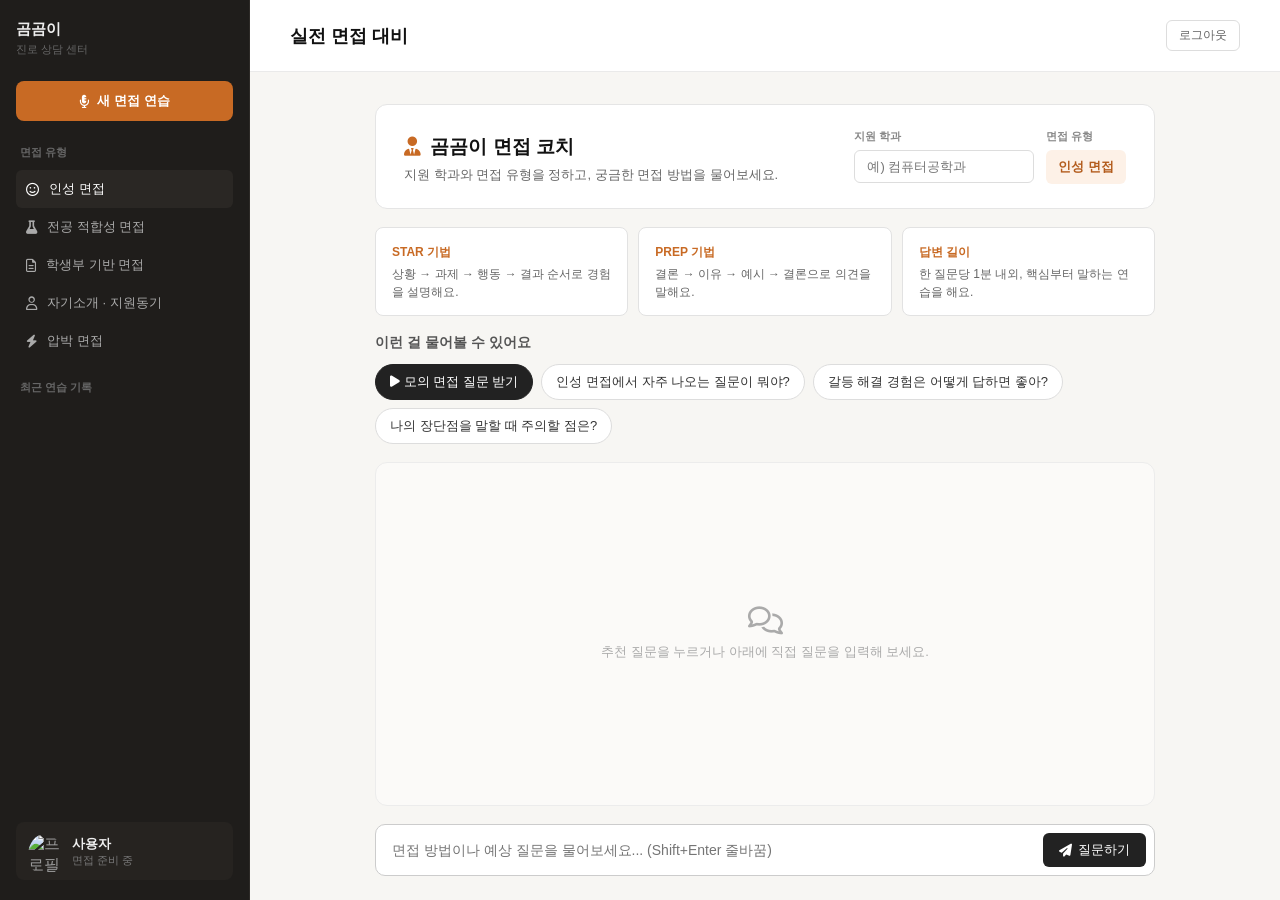
==== src/frontend/html/interView.html @ 6a100de8 "feat: 실전 면접 대비(interView) 화면 추가 및 QuesT 제거" ====
<!DOCTYPE html>
<html lang="ko">
<head>
  <meta charset="UTF-8">
  <meta name="viewport" content="width=device-width, initial-scale=1.0">
  <title>곰곰이 진로 센터 - 실전 면접 대비</title>
  <link rel="stylesheet" href="https://cdnjs.cloudflare.com/ajax/libs/font-awesome/6.4.0/css/all.min.css">
  <link rel="stylesheet" href="../css/style.css">
  <link rel="stylesheet" href="../css/interView.css">
</head>
<body>
  <div class="app-container">
    <aside class="sidebar">
      <div class="sidebar-header">
        <div class="logo-text">
          <h2>곰곰이</h2>
          <span>진로 상담 센터</span>
        </div>
      </div>

      <button class="new-chat-btn" id="new-interview-btn">
        <i class="fa-solid fa-microphone-lines"></i> 새 면접 연습
      </button>

      <div class="chat-history">
        <div class="history-group">
          <span class="group-title">면접 유형</span>
          <ul id="type-list">
            <li class="active" data-type="personality"><i class="fa-regular fa-face-smile"></i> 인성 면접</li>
            <li data-type="major"><i class="fa-solid fa-flask"></i> 전공 적합성 면접</li>
            <li data-type="record"><i class="fa-regular fa-file-lines"></i> 학생부 기반 면접</li>
            <li data-type="intro"><i class="fa-regular fa-user"></i> 자기소개 · 지원동기</li>
            <li data-type="pressure"><i class="fa-solid fa-bolt"></i> 압박 면접</li>
          </ul>
        </div>

        <div class="history-group">
          <span class="group-title">최근 연습 기록</span>
          <ul id="history-list"></ul>
        </div>
      </div>

      <div class="user-profile">
        <div class="avatar-wrapper">
          <img src="https://i.pinimg.com/originals/9f/bc/f7/9fbcf73a3ac68a3d8db7bb778f239bf0.jpg" alt="프로필">
        </div>
        <div class="user-info">
          <div class="name" id="user-name">사용자</div>
          <div class="desc">면접 준비 중</div>
        </div>
      </div>
    </aside>

    <main class="main-content">
      <header class="top-header">
        <div class="header-title">
          <h1>실전 면접 대비</h1>
        </div>
        <button class="logout-btn" id="logout-btn">로그아웃</button>
      </header>

      <section class="interview-section">
        <div class="setup-card">
          <div class="setup-text">
            <h2><i class="fa-solid fa-user-tie"></i> 곰곰이 면접 코치</h2>
            <p>지원 학과와 면접 유형을 정하고, 궁금한 면접 방법을 물어보세요.</p>
          </div>
          <div class="setup-fields">
            <div class="field">
              <label for="major-input">지원 학과</label>
              <input type="text" id="major-input" placeholder="예) 컴퓨터공학과">
            </div>
            <div class="field">
              <label>면접 유형</label>
              <div class="type-badge" id="type-badge">인성 면접</div>
            </div>
          </div>
        </div>

        <div class="tip-grid">
          <div class="tip-card">
            <span class="tip-label">STAR 기법</span>
            <p>상황 → 과제 → 행동 → 결과 순서로 경험을 설명해요.</p>
          </div>
          <div class="tip-card">
            <span class="tip-label">PREP 기법</span>
            <p>결론 → 이유 → 예시 → 결론으로 의견을 말해요.</p>
          </div>
          <div class="tip-card">
            <span class="tip-label">답변 길이</span>
            <p>한 질문당 1분 내외, 핵심부터 말하는 연습을 해요.</p>
          </div>
        </div>

        <div class="suggest-wrapper" id="suggest-wrapper">
          <div class="section-title">
            <h3>이런 걸 물어볼 수 있어요</h3>
          </div>
          <div class="suggest-chips" id="suggest-chips"></div>
        </div>

        <div class="interview-chat" id="interview-chat">
          <div class="chat-empty" id="chat-empty">
            <i class="fa-regular fa-comments"></i>
            <p>추천 질문을 누르거나 아래에 직접 질문을 입력해 보세요.</p>
          </div>
        </div>

        <div class="interview-input">
          <textarea id="interview-input" rows="1" placeholder="면접 방법이나 예상 질문을 물어보세요... (Shift+Enter 줄바꿈)"></textarea>
          <button class="send-btn" id="interview-send-btn">
            <i class="fa-solid fa-paper-plane"></i> 질문하기
          </button>
        </div>
      </section>
    </main>
  </div>

  <script src="../js/common.js"></script>
  <script src="../js/interView.js"></script>
</body>
</html>
---- src/frontend/css/style.css ----
* {
  margin: 0;
  padding: 0;
  box-sizing: border-box;
  font-family: -apple-system, BlinkMacSystemFont, "Pretendard", "Segoe UI", Roboto, sans-serif;
}

body {
  background-color: #2b2825;
  color: #222;
  height: 100vh;
  display: flex;
}
  
.app-container {
  display: flex;
  width: 100%;
  height: 100vh;
}

.sidebar {
  width: 250px;
  background-color: #1f1d1b;
  color: #999;
  display: flex;
  flex-direction: column;
  padding: 20px 16px;
  border-right: 1px solid #2d2a27;
}

.sidebar-header {
  display: flex;
  align-items: center;
  gap: 10px;
  margin-bottom: 24px;
}

.logo-icon {
  width: 32px;
  height: 32px;
  background-color: #c86a24;
  border-radius: 8px;
  display: flex;
  align-items: center;
  justify-content: center;
  font-size: 18px;
}

.logo-text h2 {
  color: #eee;
  font-size: 15px;
  font-weight: 700;
}

.logo-text span {
  font-size: 11px;
  color: #666;
}

.new-chat-btn {
  width: 100%;
  padding: 11px;
  border: none;
  background-color: #c86a24;
  color: #fff;
  border-radius: 8px;
  font-size: 13px;
  font-weight: 600;
  cursor: pointer;
  display: flex;
  align-items: center;
  justify-content: center;
  gap: 8px;
  margin-bottom: 24px;
}

.new-chat-btn:hover {
  background-color: #b35c1d;
}

.chat-history {
  flex: 1;
  overflow-y: auto;
}

.history-group {
  margin-bottom: 20px;
}

.group-title {
  font-size: 11px;
  color: #666;
  display: block;
  margin-bottom: 10px;
  padding-left: 4px;
  font-weight: 600;
}

.history-group ul {
  list-style: none;
}

.history-group li {
  display: flex;
  align-items: center;
  gap: 10px;
  padding: 10px;
  border-radius: 6px;
  font-size: 13px;
  color: #aaa;
  cursor: pointer;
}

.history-group li:hover {
  background-color: #2a2724;
  color: #fff;
}

.history-group li.active {
  background-color: #2a2724;
  color: #fff;
  font-weight: 500;
}

.chat-title {
  flex: 1;
  white-space: nowrap;
  overflow: hidden;
  text-overflow: ellipsis;
}

.user-profile {
  display: flex;
  align-items: center;
  gap: 10px;
  padding: 12px;
  background-color: #262320;
  border-radius: 8px;
  margin-top: auto;
}

.avatar-wrapper {
  width: 34px;
  height: 34px;
}

.avatar-wrapper img {
  width: 100%;
  height: 100%;
  border-radius: 50%;
  object-fit: cover;
}

.user-info .name {
  color: #eee;
  font-size: 13px;
  font-weight: 600;
}

.user-info .desc {
  color: #777;
  font-size: 11px;
}

.main-content {
  flex: 1;
  background-color: #f7f6f3;
  display: flex;
  flex-direction: column;
  overflow-y: auto;
}

.top-header {
  display: flex;
  justify-content: space-between;
  align-items: center;
  padding: 20px 40px;
  background-color: #fff;
  border-bottom: 1px solid #eaeaea;
}

.header-title h1 {
  font-size: 18px;
  color: #111;
  font-weight: 700;
}

.logout-btn {
  background-color: transparent;
  border: 1px solid #ddd;
  padding: 6px 12px;
  border-radius: 6px;
  font-size: 12px;
  color: #666;
  cursor: pointer;
}

.welcome-section {
  max-width: 800px;
  width: 100%;
  margin: 0 auto;
  padding: 40px 20px;
}

.main-banner {
  background-color: #fff;
  border: 1px solid #e5e5e5;
  border-radius: 12px;
  padding: 28px;
  margin-bottom: 20px;
}

.banner-text h2 {
  font-size: 20px;
  color: #111;
  margin-bottom: 6px;
}

.banner-text p {
  font-size: 14px;
  color: #666;
}

.search-section {
  margin-bottom: 32px;
}

.input-box {
  width: 100%;
  background-color: #fff;
  border: 1px solid #ccc;
  border-radius: 8px;
  padding: 6px 6px 6px 16px;
  display: flex;
  align-items: center;
  gap: 10px;
}

.search-icon {
  color: #888;
  font-size: 15px;
}

.input-box input {
  flex: 1;
  border: none;
  outline: none;
  font-size: 14px;
  color: #222;
  background: transparent;
}

.send-btn {
  padding: 8px 16px;
  background-color: #222;
  color: #fff;
  border: none;
  border-radius: 6px;
  cursor: pointer;
  font-size: 13px;
  font-weight: 500;
}

.section-title {
  margin-bottom: 12px;
}

.section-title h3 {
  font-size: 14px;
  color: #555;
  font-weight: 600;
}

.card-grid {
  display: grid;
  grid-template-columns: repeat(2, 1fr);
  gap: 12px;
}

.recommend-card {
  background-color: #fff;
  border: 1px solid #e2e2e2;
  border-radius: 8px;
  padding: 16px;
  display: flex;
  align-items: center;
  gap: 14px;
  cursor: pointer;
}

.recommend-card:hover {
  border-color: #b35c1d;
}

.card-icon {
  width: 36px;
  height: 36px;
  background-color: #f3f3f3;
  color: #333;
  border-radius: 6px;
  display: flex;
  align-items: center;
  justify-content: center;
  font-size: 15px;
  flex-shrink: 0;
}

.card-text h3 {
  font-size: 14px;
  color: #111;
  margin-bottom: 2px;
  font-weight: 600;
}

.card-text p {
  font-size: 12px;
  color: #777;
}
/* 대화 상자 영역 */
.chat-messages {
  width: 100%;
  max-height: 400px;
  overflow-y: auto;
  display: flex;
  flex-direction: column;
  gap: 12px;
  margin-bottom: 20px;
  padding: 10px;
}

/* 질문과 답변 말풍선 공통 */
.message-bubble {
  max-width: 70%;
  padding: 12px 16px;
  border-radius: 12px;
  font-size: 14px;
  line-height: 1.5;
  word-break: break-word;
}

/* 내 질문 (오른쪽 정렬, 어두운 배경) */
.message-bubble.user {
  align-self: flex-end;
  background-color: #222;
  color: #fff;
  border-bottom-right-radius: 2px;
}

/* AI 대답 (왼쪽 정렬, 흰색 배경) */
.message-bubble.ai {
  align-self: flex-start;
  background-color: #ffffff;
  color: #222;
  border: 1px solid #e2e2e2;
  border-bottom-left-radius: 2px;
}
---- src/frontend/css/interView.css ----
.interview-section {
  max-width: 820px;
  width: 100%;
  margin: 0 auto;
  padding: 32px 20px 24px;
  display: flex;
  flex-direction: column;
  gap: 18px;
  flex: 1;
}

.setup-card {
  background-color: #fff;
  border: 1px solid #e5e5e5;
  border-radius: 12px;
  padding: 24px 28px;
  display: flex;
  flex-wrap: wrap;
  align-items: flex-end;
  justify-content: space-between;
  gap: 20px;
}

.setup-text h2 {
  font-size: 19px;
  color: #111;
  margin-bottom: 6px;
}

.setup-text h2 i {
  color: #c86a24;
  margin-right: 4px;
}

.setup-text p {
  font-size: 13px;
  color: #666;
}

.setup-fields {
  display: flex;
  flex-wrap: wrap;
  gap: 12px;
}

.field {
  display: flex;
  flex-direction: column;
  gap: 6px;
}

.field label {
  font-size: 11px;
  font-weight: 600;
  color: #888;
}

.field input {
  width: 180px;
  padding: 8px 12px;
  border: 1px solid #ddd;
  border-radius: 6px;
  font-size: 13px;
  outline: none;
}

.field input:focus {
  border-color: #c86a24;
}

.type-badge {
  padding: 8px 12px;
  background-color: #fdf1e7;
  color: #b35c1d;
  border-radius: 6px;
  font-size: 13px;
  font-weight: 600;
  white-space: nowrap;
}

.tip-grid {
  display: grid;
  grid-template-columns: repeat(3, 1fr);
  gap: 10px;
}

.tip-card {
  background-color: #fff;
  border: 1px solid #e2e2e2;
  border-radius: 8px;
  padding: 14px 16px;
}

.tip-label {
  display: inline-block;
  font-size: 12px;
  font-weight: 700;
  color: #c86a24;
  margin-bottom: 4px;
}

.tip-card p {
  font-size: 12px;
  color: #666;
  line-height: 1.5;
}

.suggest-chips {
  display: flex;
  flex-wrap: wrap;
  gap: 8px;
}

.suggest-chip {
  padding: 8px 14px;
  background-color: #fff;
  border: 1px solid #ddd;
  border-radius: 999px;
  font-size: 13px;
  color: #333;
  cursor: pointer;
  transition: border-color 0.15s ease, color 0.15s ease;
}

.suggest-chip:hover {
  border-color: #c86a24;
  color: #b35c1d;
}

.suggest-chip.mock {
  background-color: #222;
  border-color: #222;
  color: #fff;
}

.suggest-chip.mock:hover {
  background-color: #c86a24;
  border-color: #c86a24;
  color: #fff;
}

.interview-chat {
  flex: 1;
  min-height: 260px;
  background-color: #fbfaf8;
  border: 1px solid #ececec;
  border-radius: 12px;
  padding: 16px;
  display: flex;
  flex-direction: column;
  gap: 12px;
  overflow-y: auto;
}

.chat-empty {
  margin: auto;
  text-align: center;
  color: #aaa;
}

.chat-empty i {
  font-size: 28px;
  margin-bottom: 8px;
}

.chat-empty p {
  font-size: 13px;
}

.interview-chat .message-bubble {
  white-space: pre-wrap;
}

.message-bubble.ai.loading {
  color: #999;
}

.interview-input {
  display: flex;
  align-items: flex-end;
  gap: 10px;
  background-color: #fff;
  border: 1px solid #ccc;
  border-radius: 10px;
  padding: 8px 8px 8px 16px;
}

.interview-input:focus-within {
  border-color: #c86a24;
}

.interview-input textarea {
  flex: 1;
  border: none;
  outline: none;
  resize: none;
  font-size: 14px;
  line-height: 1.5;
  padding: 6px 0;
  max-height: 140px;
  background: transparent;
}

.interview-input .send-btn {
  display: flex;
  align-items: center;
  gap: 6px;
  white-space: nowrap;
}

.interview-input .send-btn:disabled {
  background-color: #999;
  cursor: not-allowed;
}

@media (max-width: 720px) {
  .sidebar {
    display: none;
  }

  .tip-grid {
    grid-template-columns: 1fr;
  }

  .field input {
    width: 100%;
  }
}
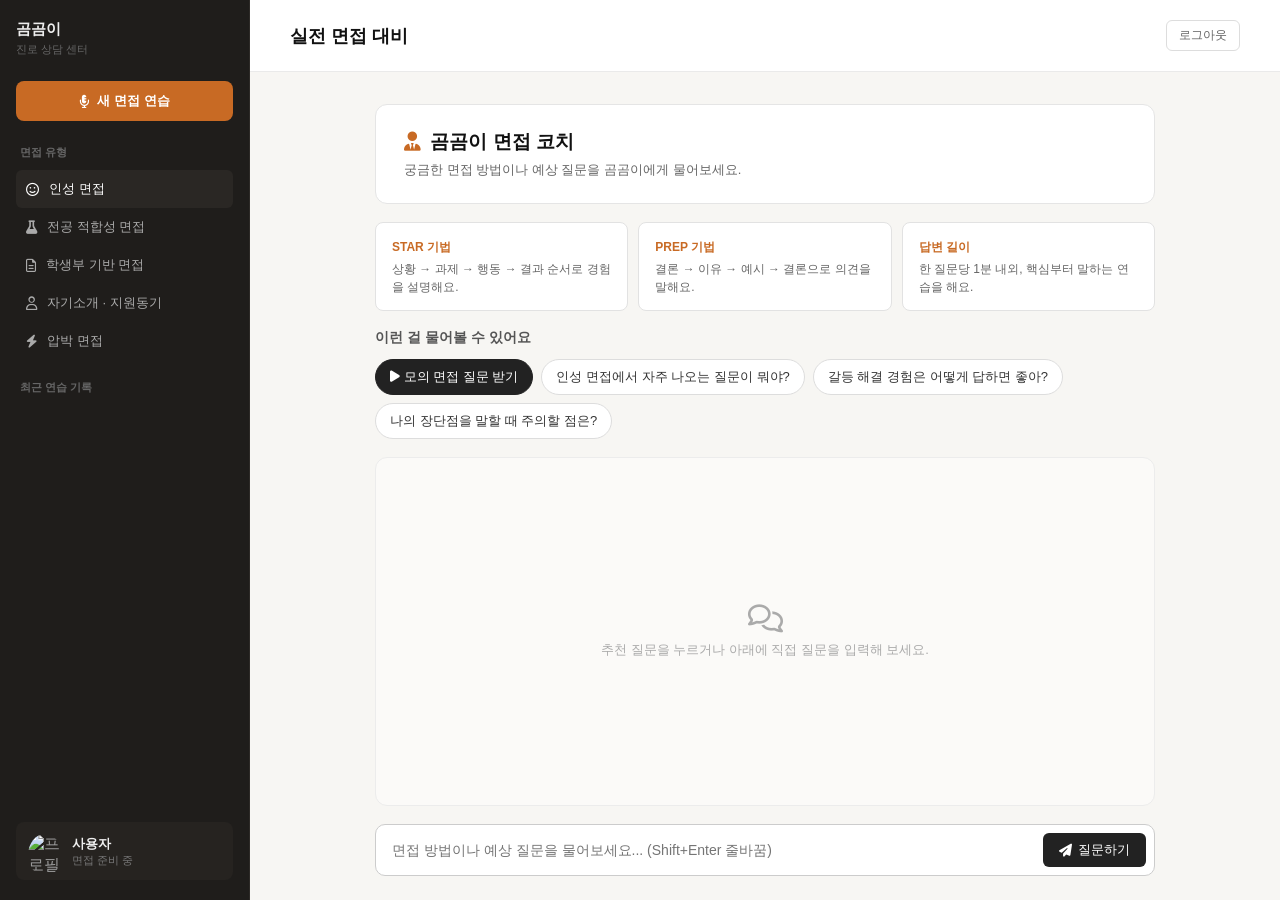
==== commit ba0ef970: "수정" ====
--- a/src/frontend/html/interView.html
+++ b/src/frontend/html/interView.html
@@ -63,17 +63,7 @@
         <div class="setup-card">
           <div class="setup-text">
             <h2><i class="fa-solid fa-user-tie"></i> 곰곰이 면접 코치</h2>
-            <p>지원 학과와 면접 유형을 정하고, 궁금한 면접 방법을 물어보세요.</p>
-          </div>
-          <div class="setup-fields">
-            <div class="field">
-              <label for="major-input">지원 학과</label>
-              <input type="text" id="major-input" placeholder="예) 컴퓨터공학과">
-            </div>
-            <div class="field">
-              <label>면접 유형</label>
-              <div class="type-badge" id="type-badge">인성 면접</div>
-            </div>
+            <p>궁금한 면접 방법이나 예상 질문을 곰곰이에게 물어보세요.</p>
           </div>
         </div>
 
--- a/src/frontend/css/interView.css
+++ b/src/frontend/css/interView.css
@@ -15,11 +15,6 @@
   border: 1px solid #e5e5e5;
   border-radius: 12px;
   padding: 24px 28px;
-  display: flex;
-  flex-wrap: wrap;
-  align-items: flex-end;
-  justify-content: space-between;
-  gap: 20px;
 }
 
 .setup-text h2 {
@@ -36,47 +31,6 @@
 .setup-text p {
   font-size: 13px;
   color: #666;
-}
-
-.setup-fields {
-  display: flex;
-  flex-wrap: wrap;
-  gap: 12px;
-}
-
-.field {
-  display: flex;
-  flex-direction: column;
-  gap: 6px;
-}
-
-.field label {
-  font-size: 11px;
-  font-weight: 600;
-  color: #888;
-}
-
-.field input {
-  width: 180px;
-  padding: 8px 12px;
-  border: 1px solid #ddd;
-  border-radius: 6px;
-  font-size: 13px;
-  outline: none;
-}
-
-.field input:focus {
-  border-color: #c86a24;
-}
-
-.type-badge {
-  padding: 8px 12px;
-  background-color: #fdf1e7;
-  color: #b35c1d;
-  border-radius: 6px;
-  font-size: 13px;
-  font-weight: 600;
-  white-space: nowrap;
 }
 
 .tip-grid {
@@ -222,8 +176,4 @@
   .tip-grid {
     grid-template-columns: 1fr;
   }
-
-  .field input {
-    width: 100%;
-  }
 }
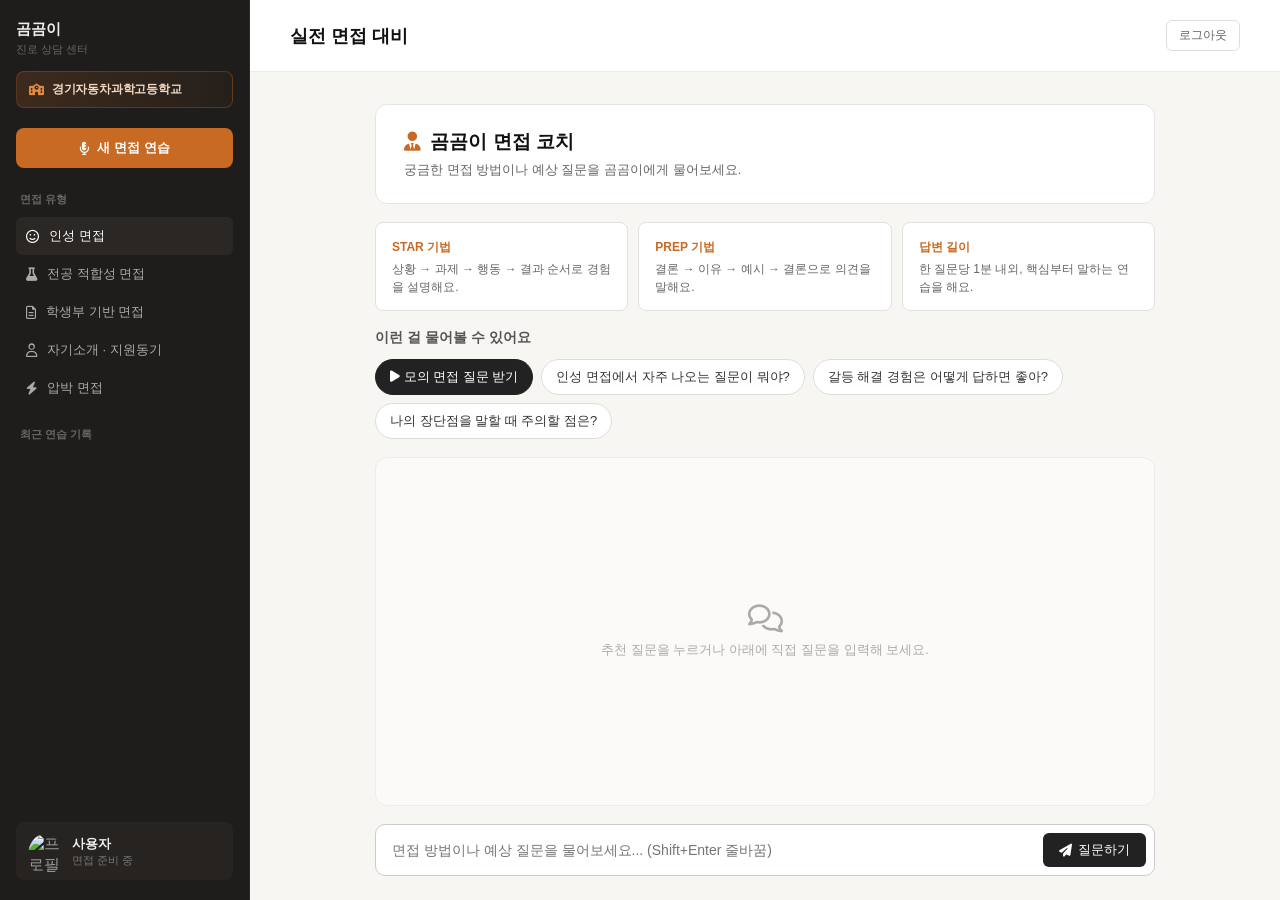
==== commit cad95c37: "11월 17일 수정본 Co-Authored-By: Claude Opus 5.5 <noreply@anthropic.com>" ====
--- a/src/frontend/html/interView.html
+++ b/src/frontend/html/interView.html
@@ -3,7 +3,7 @@
 <head>
   <meta charset="UTF-8">
   <meta name="viewport" content="width=device-width, initial-scale=1.0">
-  <title>곰곰이 진로 센터 - 실전 면접 대비</title>
+  <title>실전 면접 대비 | 경기자동차과학고등학교 곰곰이</title>
   <link rel="stylesheet" href="https://cdnjs.cloudflare.com/ajax/libs/font-awesome/6.4.0/css/all.min.css">
   <link rel="stylesheet" href="../css/style.css">
   <link rel="stylesheet" href="../css/interView.css">
@@ -16,6 +16,10 @@
           <h2>곰곰이</h2>
           <span>진로 상담 센터</span>
         </div>
+      </div>
+      <div class="school-badge">
+        <i class="fa-solid fa-school"></i>
+        <span>경기자동차과학고등학교</span>
       </div>
 
       <button class="new-chat-btn" id="new-interview-btn">
@@ -32,6 +36,11 @@
             <li data-type="intro"><i class="fa-regular fa-user"></i> 자기소개 · 지원동기</li>
             <li data-type="pressure"><i class="fa-solid fa-bolt"></i> 압박 면접</li>
           </ul>
+        </div>
+
+        <div class="history-group" hidden>
+          <span class="group-title"><i class="fa-solid fa-thumbtack"></i> 고정됨</span>
+          <ul id="pinned-list"></ul>
         </div>
 
         <div class="history-group">
--- a/src/frontend/css/style.css
+++ b/src/frontend/css/style.css
@@ -32,7 +32,26 @@
   display: flex;
   align-items: center;
   gap: 10px;
-  margin-bottom: 24px;
+  margin-bottom: 14px;
+}
+
+.school-badge {
+  display: flex;
+  align-items: center;
+  gap: 8px;
+  padding: 9px 12px;
+  margin-bottom: 20px;
+  border-radius: 8px;
+  background: linear-gradient(90deg, rgba(200, 106, 36, 0.18), rgba(200, 106, 36, 0.04));
+  border: 1px solid rgba(200, 106, 36, 0.3);
+  color: #f3d9c4;
+  font-size: 12px;
+  font-weight: 600;
+  letter-spacing: -0.2px;
+}
+
+.school-badge i {
+  color: #e08a45;
 }
 
 .logo-icon {
@@ -127,6 +146,30 @@
   white-space: nowrap;
   overflow: hidden;
   text-overflow: ellipsis;
+}
+
+.pin-btn {
+  background: none;
+  border: none;
+  color: #666;
+  font-size: 12px;
+  padding: 2px 4px;
+  cursor: pointer;
+  opacity: 0;
+  transition: opacity 0.15s, color 0.15s;
+}
+
+.history-group li:hover .pin-btn {
+  opacity: 1;
+}
+
+.pin-btn:hover {
+  color: #fff;
+}
+
+.history-group li.pinned .pin-btn {
+  opacity: 1;
+  color: #c86a24;
 }
 
 .user-profile {
@@ -316,7 +359,7 @@
   font-size: 12px;
   color: #777;
 }
-/* 대화 상자 영역 */
+
 .chat-messages {
   width: 100%;
   max-height: 400px;
@@ -328,7 +371,6 @@
   padding: 10px;
 }
 
-/* 질문과 답변 말풍선 공통 */
 .message-bubble {
   max-width: 70%;
   padding: 12px 16px;
@@ -338,7 +380,6 @@
   word-break: break-word;
 }
 
-/* 내 질문 (오른쪽 정렬, 어두운 배경) */
 .message-bubble.user {
   align-self: flex-end;
   background-color: #222;
@@ -346,7 +387,99 @@
   border-bottom-right-radius: 2px;
 }
 
-/* AI 대답 (왼쪽 정렬, 흰색 배경) */
+.modal-backdrop {
+  position: fixed;
+  inset: 0;
+  background-color: rgba(0, 0, 0, 0.4);
+  display: flex;
+  align-items: center;
+  justify-content: center;
+  z-index: 100;
+}
+
+.modal-backdrop[hidden] {
+  display: none;
+}
+
+.modal-content {
+  width: min(480px, calc(100% - 32px));
+  max-height: 70vh;
+  display: flex;
+  flex-direction: column;
+  background-color: #fff;
+  border-radius: 12px;
+  padding: 20px;
+}
+
+.modal-header {
+  display: flex;
+  align-items: center;
+  justify-content: space-between;
+  margin-bottom: 14px;
+}
+
+.modal-header h3 {
+  font-size: 16px;
+  color: #111;
+}
+
+.modal-close-btn {
+  background: none;
+  border: none;
+  font-size: 22px;
+  color: #888;
+  cursor: pointer;
+}
+
+.past-chat-search {
+  width: 100%;
+  padding: 10px 12px;
+  border: 1px solid #e2e2e2;
+  border-radius: 8px;
+  font-size: 13px;
+  margin-bottom: 12px;
+  outline: none;
+}
+
+.past-chat-search:focus {
+  border-color: #c86a24;
+}
+
+.past-chat-list {
+  list-style: none;
+  overflow-y: auto;
+}
+
+.past-chat-list li {
+  display: flex;
+  align-items: center;
+  gap: 10px;
+  padding: 12px 10px;
+  border-radius: 8px;
+  font-size: 13px;
+  color: #333;
+  cursor: pointer;
+}
+
+.past-chat-list li:hover {
+  background-color: #f5f1ec;
+}
+
+.past-chat-list .past-chat-date {
+  font-size: 11px;
+  color: #999;
+}
+
+.past-chat-list .past-chat-empty {
+  justify-content: center;
+  color: #999;
+  cursor: default;
+}
+
+.past-chat-list .past-chat-empty:hover {
+  background: none;
+}
+
 .message-bubble.ai {
   align-self: flex-start;
   background-color: #ffffff;
